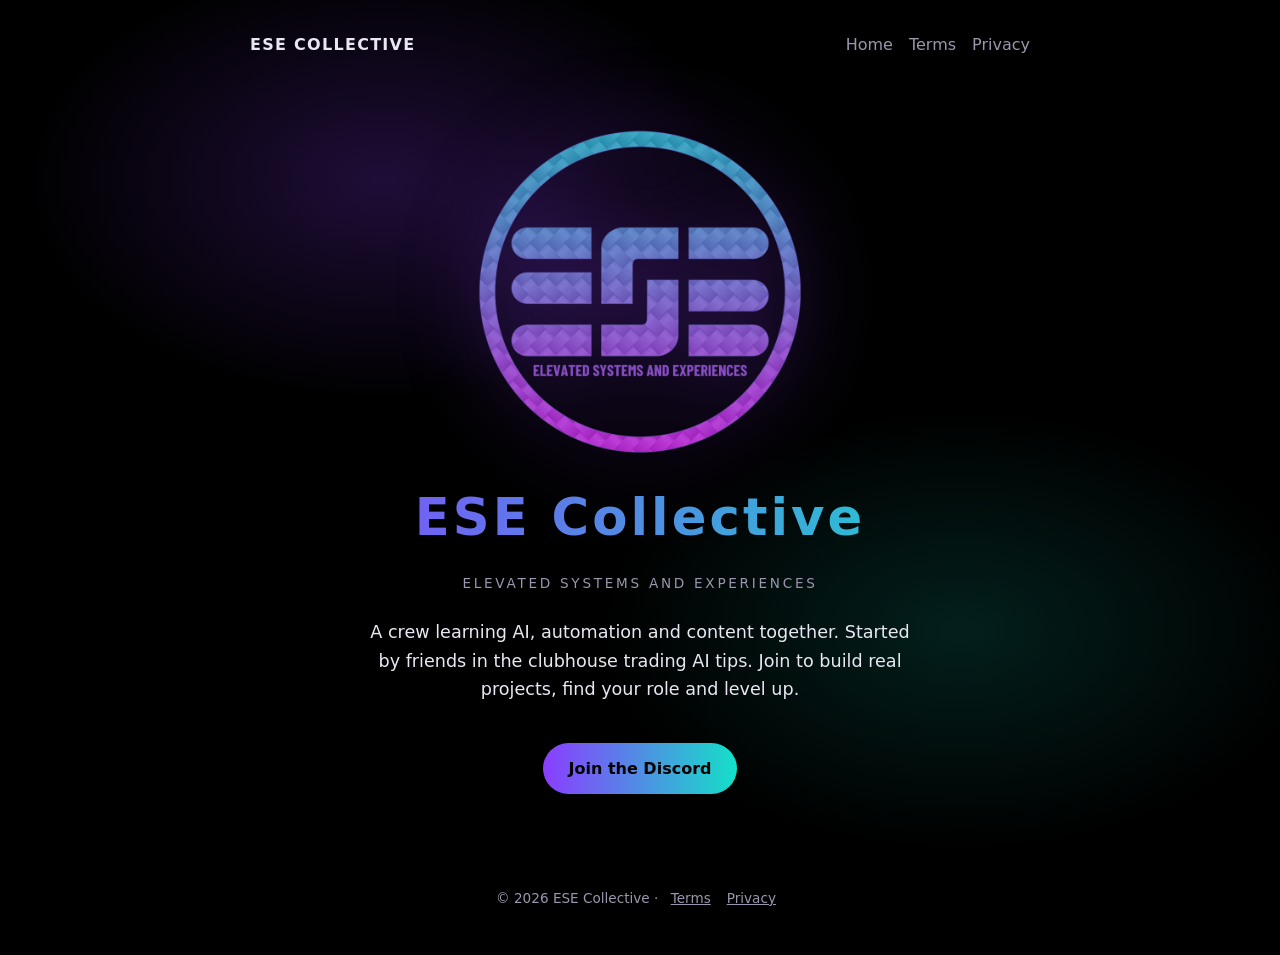
==== index.html @ 0c9a98f2 "ESE Collective site" ====
<!doctype html><html lang="en"><head><meta charset="utf-8"><meta name="viewport" content="width=device-width,initial-scale=1"><link rel="icon" href="assets/favicon.ico" sizes="any"><link rel="icon" type="image/png" href="assets/favicon-32.png"><link rel="apple-touch-icon" href="assets/apple-touch-icon.png"><link rel="stylesheet" href="assets/style.css"><title>ESE Collective — Elevated Systems and Experiences</title><meta name="description" content="ESE Collective: a crew learning AI, automation, CRM and content together."></head><body><header class="wrap"><nav><a class="brand" href="index.html">ESE COLLECTIVE</a><div class="links"><a href="index.html">Home</a><a href="terms.html">Terms</a><a href="privacy.html">Privacy</a></div></nav></header>
<main class="wrap hero"><img src="assets/ese-collective-logo.png" alt="ESE Collective logo"><h1>ESE Collective</h1><p class="tag">Elevated Systems and Experiences</p>
<p class="about">A crew learning AI, automation and content together. Started by friends in the clubhouse trading AI tips. Join to build real projects, find your role and level up.</p>
<!-- TODO: replace # with the Discord invite link --><a class="btn" href="#">Join the Discord</a></main><footer><p>&copy; 2026 ESE Collective &middot; <a href="terms.html">Terms</a><a href="privacy.html">Privacy</a></p></footer></body></html>
---- assets/style.css ----
:root{--p:#8b3dff;--t:#14e0c8;--bg:#000;--fg:#e9e7f2;--mut:#9a96ad}
*{box-sizing:border-box}body{margin:0;background:var(--bg);color:var(--fg);font:16px/1.6 system-ui,-apple-system,Segoe UI,Roboto,sans-serif}
body::before{content:"";position:fixed;inset:0;z-index:-1;background:radial-gradient(40% 35% at 30% 20%,rgba(139,61,255,.22),transparent 70%),radial-gradient(40% 35% at 75% 70%,rgba(20,224,200,.14),transparent 70%)}
a{color:var(--t)}.wrap{max-width:820px;margin:0 auto;padding:2rem 1.25rem}
header nav{display:flex;justify-content:space-between;align-items:center;gap:1rem;flex-wrap:wrap}
header a.brand{font-weight:700;text-decoration:none;color:var(--fg);letter-spacing:.08em}
nav .links a{margin-left:1rem;color:var(--mut);text-decoration:none}nav .links a:hover{color:var(--t)}
.hero{text-align:center;padding:2rem 0 3rem}.hero img{width:min(340px,75vw);height:auto;filter:drop-shadow(0 0 40px rgba(139,61,255,.35))}
h1{font-size:clamp(2rem,6vw,3.2rem);margin:.5rem 0 0;background:linear-gradient(90deg,var(--p),var(--t));-webkit-background-clip:text;background-clip:text;color:transparent;letter-spacing:.06em}
.tag{color:var(--mut);text-transform:uppercase;letter-spacing:.2em;font-size:.85rem}
.about{max-width:560px;margin:1.5rem auto;font-size:1.1rem}
.btn{display:inline-block;margin-top:1rem;padding:.8rem 1.6rem;border-radius:999px;background:linear-gradient(90deg,var(--p),var(--t));color:#000;font-weight:700;text-decoration:none}
.card{border:1px solid rgba(139,61,255,.35);border-radius:14px;padding:1.5rem;background:rgba(15,10,25,.6)}
.doc h1{text-align:left}.doc h2{color:var(--t);font-size:1.15rem;margin-top:1.8rem}
.todo{background:rgba(255,200,0,.12);border:1px dashed #e6b800;padding:.1rem .4rem;border-radius:4px;color:#ffd54a}
footer{color:var(--mut);font-size:.85rem;text-align:center;padding:2rem 0}footer a{color:var(--mut);margin:0 .5rem}
@media(max-width:520px){nav .links a{margin:0 .8rem 0 0}}
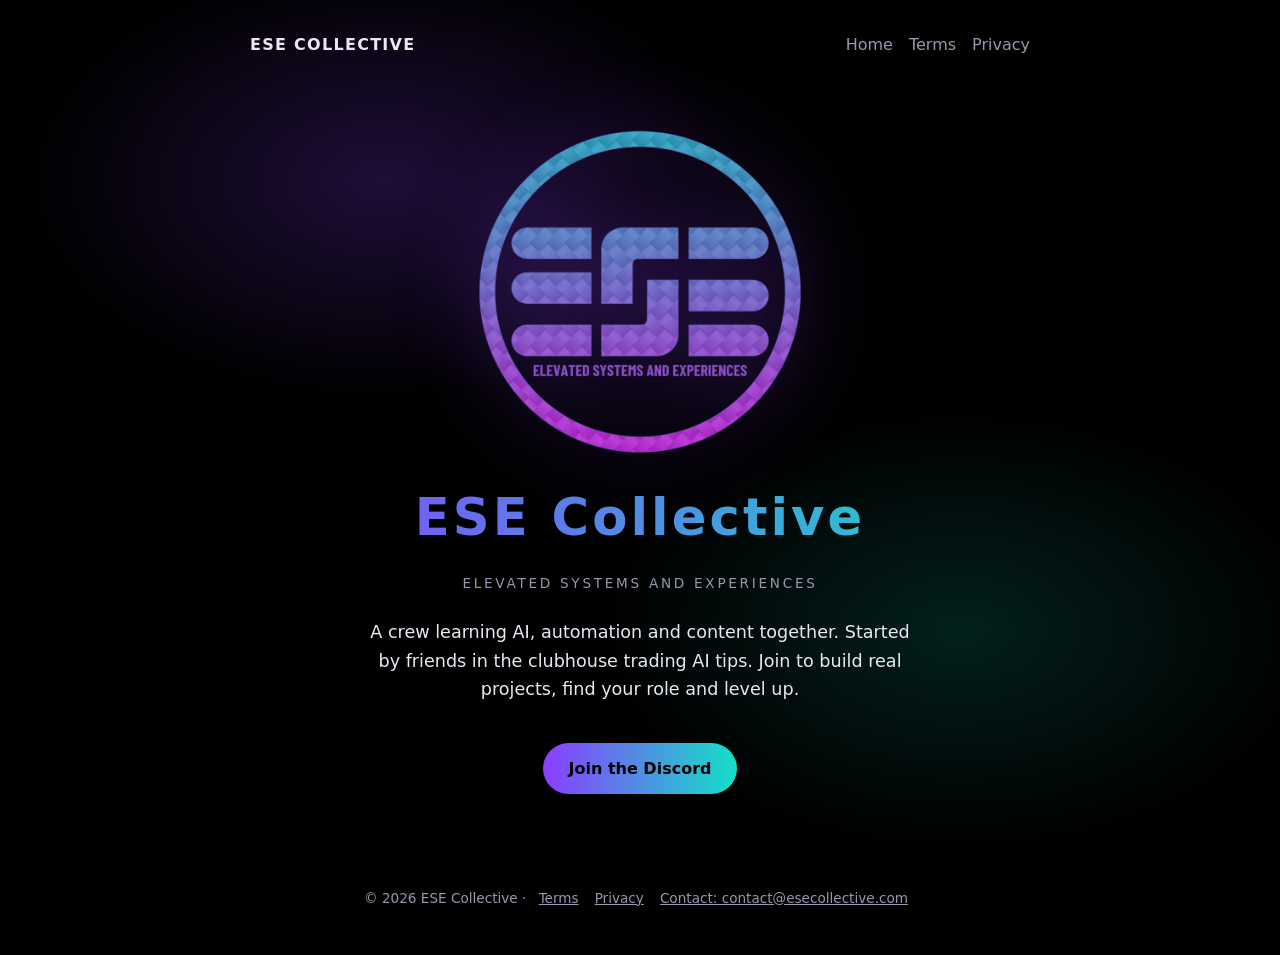
==== commit 2f28bb31: "Add working contact email" ====
--- a/index.html
+++ b/index.html
@@ -1,4 +1,4 @@
 <!doctype html><html lang="en"><head><meta charset="utf-8"><meta name="viewport" content="width=device-width,initial-scale=1"><link rel="icon" href="assets/favicon.ico" sizes="any"><link rel="icon" type="image/png" href="assets/favicon-32.png"><link rel="apple-touch-icon" href="assets/apple-touch-icon.png"><link rel="stylesheet" href="assets/style.css"><title>ESE Collective — Elevated Systems and Experiences</title><meta name="description" content="ESE Collective: a crew learning AI, automation, CRM and content together."></head><body><header class="wrap"><nav><a class="brand" href="index.html">ESE COLLECTIVE</a><div class="links"><a href="index.html">Home</a><a href="terms.html">Terms</a><a href="privacy.html">Privacy</a></div></nav></header>
 <main class="wrap hero"><img src="assets/ese-collective-logo.png" alt="ESE Collective logo"><h1>ESE Collective</h1><p class="tag">Elevated Systems and Experiences</p>
 <p class="about">A crew learning AI, automation and content together. Started by friends in the clubhouse trading AI tips. Join to build real projects, find your role and level up.</p>
-<!-- TODO: replace # with the Discord invite link --><a class="btn" href="#">Join the Discord</a></main><footer><p>&copy; 2026 ESE Collective &middot; <a href="terms.html">Terms</a><a href="privacy.html">Privacy</a></p></footer></body></html>
+<a class="btn" href="https://discord.gg/zyEhUWX4Kt" target="_blank" rel="noopener">Join the Discord</a></main><footer><p>&copy; 2026 ESE Collective &middot; <a href="terms.html">Terms</a><a href="privacy.html">Privacy</a><a href="mailto:contact@esecollective.com">Contact: contact@esecollective.com</a></p></footer></body></html>
